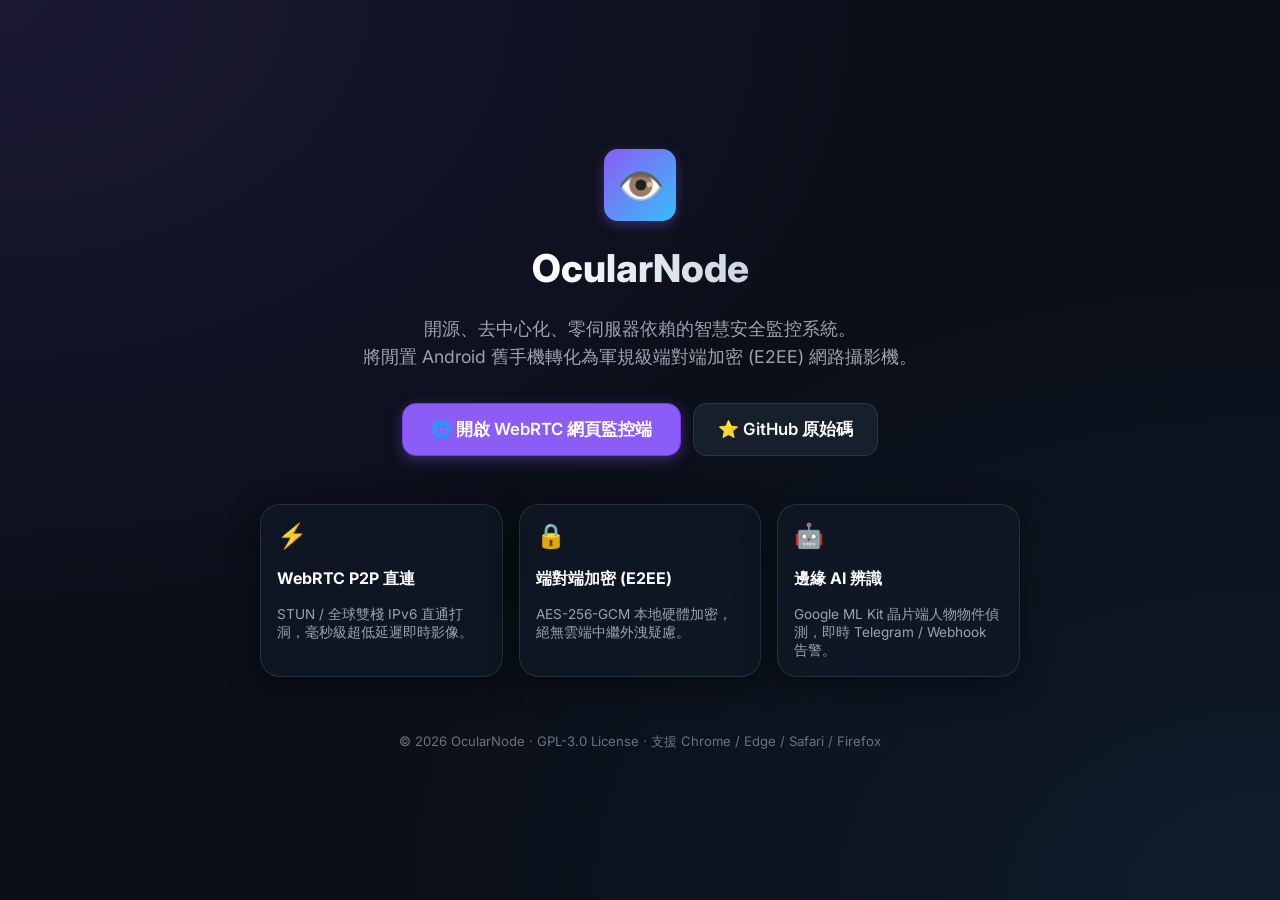
==== docs/index.html @ 1ea9f6ad "feat(web): add zero-server WebRTC web viewer with E2EE and remote controls - Create pure static WebR" ====
<!DOCTYPE html>
<html lang="zh-TW">
<head>
    <meta charset="UTF-8">
    <meta name="viewport" content="width=device-width, initial-scale=1.0">
    <title>OcularNode - 開源去中心化安全監控系統</title>
    <meta name="description" content="OcularNode - 將舊 Android 手機化身為企業級安全監視器，支援去中心化 WebRTC P2P 影音直連與端對端加密 (E2EE)。">
    <meta name="theme-color" content="#0B0F19">

    <link rel="stylesheet" href="viewer/style.css">
    <script>
        // If URL hash is provided at root, forward directly to viewer
        if (window.location.hash) {
            window.location.href = 'viewer/' + window.location.hash;
        }
    </script>
</head>
<body style="align-items: center; justify-content: center;">

    <div style="width: 100%; max-width: 800px; padding: 40px 20px; text-align: center; display: flex; flex-direction: column; align-items: center; gap: 24px;">
        <div class="brand-icon" style="width: 72px; height: 72px; font-size: 38px;">👁️</div>
        
        <h1 style="font-size: 2.4rem; font-weight: 800; background: linear-gradient(to right, #FFFFFF, #CBD5E1); -webkit-background-clip: text; -webkit-text-fill-color: transparent;">
            OcularNode
        </h1>

        <p style="font-size: 1.1rem; color: var(--text-secondary); max-width: 600px; line-height: 1.6;">
            開源、去中心化、零伺服器依賴的智慧安全監控系統。<br>
            將閒置 Android 舊手機轉化為軍規級端對端加密 (E2EE) 網路攝影機。
        </p>

        <div style="display: flex; gap: 12px; flex-wrap: wrap; justify-content: center; margin-top: 8px;">
            <a href="viewer/" class="btn btn-primary" style="padding: 14px 28px; font-size: 1.05rem;">
                <span>🌐 開啟 WebRTC 網頁監控端</span>
            </a>
            <a href="https://github.com/iokkai/OcularNode" target="_blank" rel="noopener" class="btn" style="padding: 14px 24px; font-size: 1.05rem;">
                <span>⭐ GitHub 原始碼</span>
            </a>
        </div>

        <!-- Features Grid -->
        <div style="display: grid; grid-template-columns: repeat(auto-fit, minmax(220px, 1fr)); gap: 16px; width: 100%; margin-top: 24px; text-align: left;">
            <div class="panel-card">
                <div style="font-size: 1.5rem; margin-bottom: 6px;">⚡</div>
                <div style="font-weight: 700; color: var(--text-primary);">WebRTC P2P 直連</div>
                <div style="font-size: 0.85rem; color: var(--text-secondary); margin-top: 4px;">STUN / 全球雙棧 IPv6 直通打洞，毫秒級超低延遲即時影像。</div>
            </div>

            <div class="panel-card">
                <div style="font-size: 1.5rem; margin-bottom: 6px;">🔒</div>
                <div style="font-weight: 700; color: var(--text-primary);">端對端加密 (E2EE)</div>
                <div style="font-size: 0.85rem; color: var(--text-secondary); margin-top: 4px;">AES-256-GCM 本地硬體加密，絕無雲端中繼外洩疑慮。</div>
            </div>

            <div class="panel-card">
                <div style="font-size: 1.5rem; margin-bottom: 6px;">🤖</div>
                <div style="font-weight: 700; color: var(--text-primary);">邊緣 AI 辨識</div>
                <div style="font-size: 0.85rem; color: var(--text-secondary); margin-top: 4px;">Google ML Kit 晶片端人物物件偵測，即時 Telegram / Webhook 告警。</div>
            </div>
        </div>

        <div style="font-size: 0.82rem; color: var(--text-muted); margin-top: 32px;">
            © 2026 OcularNode · GPL-3.0 License · 支援 Chrome / Edge / Safari / Firefox
        </div>
    </div>

</body>
</html>
---- docs/viewer/style.css ----
/* ==========================================================================
   OcularNode Web Viewer - Modern Dark Glassmorphism Design System
   ========================================================================== */

@import url('https://fonts.googleapis.com/css2?family=Inter:wght@300;400;500;600;700&family=JetBrains+Mono:wght@400;500;700&display=swap');

:root {
    --bg-main: #0B0F19;
    --bg-surface: rgba(17, 24, 39, 0.75);
    --bg-surface-solid: #111827;
    --bg-card: rgba(31, 41, 55, 0.65);
    --bg-card-hover: rgba(55, 65, 81, 0.75);
    
    --primary: #8B5CF6;
    --primary-hover: #7C3AED;
    --primary-glow: rgba(139, 92, 246, 0.35);
    --primary-container: rgba(139, 92, 246, 0.15);
    
    --accent-cyan: #38BDF8;
    --accent-green: #10B981;
    --accent-green-glow: rgba(16, 185, 129, 0.4);
    --accent-red: #EF4444;
    --accent-amber: #F59E0B;
    
    --text-primary: #F9FAFB;
    --text-secondary: #9CA3AF;
    --text-muted: #6B7280;
    
    --border: rgba(75, 85, 99, 0.4);
    --border-highlight: rgba(139, 92, 246, 0.4);
    
    --radius-sm: 8px;
    --radius-md: 14px;
    --radius-lg: 20px;
    --radius-full: 9999px;
    
    --blur-glass: blur(16px);
    --shadow-glass: 0 8px 32px 0 rgba(0, 0, 0, 0.45);
}

* {
    margin: 0;
    padding: 0;
    box-sizing: border-box;
    font-family: 'Inter', -apple-system, BlinkMacSystemFont, "Segoe UI", Roboto, sans-serif;
    -webkit-font-smoothing: antialiased;
}

body {
    background-color: var(--bg-main);
    background-image: 
        radial-gradient(at 0% 0%, rgba(139, 92, 246, 0.12) 0px, transparent 50%),
        radial-gradient(at 100% 100%, rgba(56, 189, 248, 0.08) 0px, transparent 50%);
    background-attachment: fixed;
    color: var(--text-primary);
    min-height: 100vh;
    display: flex;
    flex-direction: column;
}

/* ==========================================================================
   Header & Navbar
   ========================================================================== */

header {
    width: 100%;
    padding: 16px 24px;
    background: var(--bg-surface);
    backdrop-filter: var(--blur-glass);
    -webkit-backdrop-filter: var(--blur-glass);
    border-bottom: 1px solid var(--border);
    position: sticky;
    top: 0;
    z-index: 100;
    display: flex;
    justify-content: space-between;
    align-items: center;
    gap: 16px;
}

.brand-container {
    display: flex;
    align-items: center;
    gap: 12px;
    text-decoration: none;
    color: inherit;
}

.brand-icon {
    width: 38px;
    height: 38px;
    background: linear-gradient(135deg, var(--primary), var(--accent-cyan));
    border-radius: var(--radius-md);
    display: flex;
    align-items: center;
    justify-content: center;
    font-size: 20px;
    box-shadow: 0 4px 12px var(--primary-glow);
}

.brand-title {
    font-size: 1.25rem;
    font-weight: 700;
    background: linear-gradient(to right, #FFFFFF, #CBD5E1);
    -webkit-background-clip: text;
    -webkit-text-fill-color: transparent;
    display: flex;
    align-items: center;
    gap: 8px;
}

.header-actions {
    display: flex;
    align-items: center;
    gap: 10px;
}

/* ==========================================================================
   Main Grid Layout
   ========================================================================== */

main {
    flex: 1;
    width: 100%;
    max-width: 1380px;
    margin: 0 auto;
    padding: 20px;
    display: grid;
    grid-template-columns: 1fr;
    gap: 20px;
}

@media (min-width: 960px) {
    main {
        grid-template-columns: 1fr 380px;
    }
}

/* ==========================================================================
   Video Player Section
   ========================================================================== */

.video-section {
    display: flex;
    flex-direction: column;
    gap: 12px;
}

.video-container {
    width: 100%;
    background: #000;
    border-radius: var(--radius-lg);
    border: 1px solid var(--border);
    overflow: hidden;
    position: relative;
    aspect-ratio: 16 / 9;
    box-shadow: var(--shadow-glass);
    display: flex;
    align-items: center;
    justify-content: center;
}

video {
    width: 100%;
    height: 100%;
    object-fit: contain;
    display: block;
    background: #000;
    transition: transform 0.2s ease;
}

.video-overlay-top {
    position: absolute;
    top: 14px;
    left: 14px;
    right: 14px;
    display: flex;
    justify-content: space-between;
    align-items: center;
    pointer-events: none;
    z-index: 10;
}

.video-overlay-top > * {
    pointer-events: auto;
}

.video-overlay-bottom {
    position: absolute;
    bottom: 14px;
    left: 14px;
    right: 14px;
    display: flex;
    justify-content: space-between;
    align-items: center;
    pointer-events: none;
    z-index: 10;
}

.video-overlay-bottom > * {
    pointer-events: auto;
}

.video-placeholder {
    display: flex;
    flex-direction: column;
    align-items: center;
    justify-content: center;
    gap: 16px;
    padding: 32px;
    text-align: center;
    color: var(--text-secondary);
}

.video-placeholder .icon {
    font-size: 56px;
    opacity: 0.7;
}

/* Badges */
.badge {
    display: inline-flex;
    align-items: center;
    gap: 6px;
    padding: 5px 12px;
    border-radius: var(--radius-full);
    font-size: 0.78rem;
    font-weight: 600;
    background: var(--bg-surface);
    backdrop-filter: var(--blur-glass);
    border: 1px solid var(--border);
    color: var(--text-primary);
}

.badge-live {
    background: rgba(16, 185, 129, 0.2);
    border-color: rgba(16, 185, 129, 0.4);
    color: #34D399;
}

.pulse-dot {
    width: 8px;
    height: 8px;
    background-color: var(--accent-green);
    border-radius: 50%;
    box-shadow: 0 0 0 0 var(--accent-green-glow);
    animation: pulse 1.8s infinite;
}

@keyframes pulse {
    0% { transform: scale(0.95); box-shadow: 0 0 0 0 var(--accent-green-glow); }
    70% { transform: scale(1); box-shadow: 0 0 0 8px rgba(16, 185, 129, 0); }
    100% { transform: scale(0.95); box-shadow: 0 0 0 0 rgba(16, 185, 129, 0); }
}

/* Quick Bar below video */
.quick-control-bar {
    display: flex;
    flex-wrap: wrap;
    gap: 8px;
    background: var(--bg-surface);
    backdrop-filter: var(--blur-glass);
    padding: 10px 14px;
    border-radius: var(--radius-md);
    border: 1px solid var(--border);
    align-items: center;
    justify-content: space-between;
}

/* ==========================================================================
   Sidebar & Control Panels
   ========================================================================== */

.sidebar {
    display: flex;
    flex-direction: column;
    gap: 16px;
}

.panel-card {
    background: var(--bg-surface);
    backdrop-filter: var(--blur-glass);
    -webkit-backdrop-filter: var(--blur-glass);
    border-radius: var(--radius-lg);
    padding: 16px;
    border: 1px solid var(--border);
    display: flex;
    flex-direction: column;
    gap: 12px;
    box-shadow: var(--shadow-glass);
}

.panel-header {
    display: flex;
    justify-content: space-between;
    align-items: center;
    padding-bottom: 8px;
    border-bottom: 1px solid var(--border);
}

.panel-header h3 {
    font-size: 0.95rem;
    font-weight: 600;
    color: var(--text-primary);
    display: flex;
    align-items: center;
    gap: 6px;
}

/* Hardware Stats Grid */
.stats-grid {
    display: grid;
    grid-template-columns: 1fr 1fr;
    gap: 8px;
}

.stat-box {
    background: var(--bg-card);
    padding: 10px 12px;
    border-radius: var(--radius-sm);
    border: 1px solid var(--border);
    display: flex;
    flex-direction: column;
    gap: 2px;
}

.stat-label {
    font-size: 0.72rem;
    color: var(--text-muted);
    font-weight: 500;
}

.stat-value {
    font-size: 1.05rem;
    font-weight: 700;
    font-family: 'JetBrains Mono', monospace;
    color: var(--text-primary);
}

/* Controls Grid */
.controls-grid {
    display: grid;
    grid-template-columns: 1fr 1fr;
    gap: 8px;
}

/* Buttons */
.btn {
    display: inline-flex;
    align-items: center;
    justify-content: center;
    gap: 6px;
    padding: 10px 14px;
    border-radius: var(--radius-md);
    font-size: 0.88rem;
    font-weight: 600;
    cursor: pointer;
    border: 1px solid var(--border);
    background: var(--bg-card);
    color: var(--text-primary);
    transition: all 0.2s cubic-bezier(0.4, 0, 0.2, 1);
    text-decoration: none;
    user-select: none;
}

.btn:hover {
    background: var(--bg-card-hover);
    border-color: var(--text-muted);
    transform: translateY(-1px);
}

.btn:active {
    transform: translateY(0);
}

.btn-primary {
    background: var(--primary);
    border-color: var(--primary-hover);
    color: #FFFFFF;
    box-shadow: 0 4px 14px var(--primary-glow);
}

.btn-primary:hover {
    background: var(--primary-hover);
    box-shadow: 0 6px 20px var(--primary-glow);
}

.btn-danger {
    background: rgba(239, 68, 68, 0.2);
    border-color: rgba(239, 68, 68, 0.4);
    color: #F87171;
}

.btn-danger:hover {
    background: var(--accent-red);
    color: #FFF;
}

.btn-icon-only {
    padding: 8px;
    border-radius: var(--radius-full);
    width: 36px;
    height: 36px;
}

/* Push to Talk Button */
.btn-ptt {
    width: 100%;
    padding: 14px;
    background: linear-gradient(135deg, rgba(139, 92, 246, 0.2), rgba(56, 189, 248, 0.2));
    border: 1px dashed var(--primary);
    color: var(--text-primary);
    border-radius: var(--radius-md);
    font-size: 0.95rem;
    font-weight: 600;
    display: flex;
    align-items: center;
    justify-content: center;
    gap: 8px;
    cursor: pointer;
    transition: all 0.2s;
}

.btn-ptt:hover {
    background: linear-gradient(135deg, rgba(139, 92, 246, 0.35), rgba(56, 189, 248, 0.35));
}

.btn-ptt.active {
    background: var(--accent-red);
    border-color: var(--accent-red);
    color: #FFF;
    animation: ptt-glow 1s infinite alternate;
}

@keyframes ptt-glow {
    from { box-shadow: 0 0 10px rgba(239, 68, 68, 0.5); }
    to { box-shadow: 0 0 24px rgba(239, 68, 68, 0.8); }
}

/* Sliders */
.slider-group {
    display: flex;
    flex-direction: column;
    gap: 6px;
}

.slider-header {
    display: flex;
    justify-content: space-between;
    font-size: 0.8rem;
    color: var(--text-secondary);
}

input[type=range] {
    width: 100%;
    height: 6px;
    background: var(--bg-card);
    border-radius: var(--radius-full);
    outline: none;
    -webkit-appearance: none;
}

input[type=range]::-webkit-slider-thumb {
    -webkit-appearance: none;
    width: 16px;
    height: 16px;
    background: var(--primary);
    border-radius: 50%;
    cursor: pointer;
    box-shadow: 0 0 8px var(--primary-glow);
}

/* ==========================================================================
   Modals & Dialogs
   ========================================================================== */

.modal-backdrop {
    position: fixed;
    inset: 0;
    background: rgba(0, 0, 0, 0.75);
    backdrop-filter: blur(8px);
    display: none;
    align-items: center;
    justify-content: center;
    z-index: 1000;
    padding: 16px;
}

.modal-backdrop.active {
    display: flex;
}

.modal-box {
    background: var(--bg-surface-solid);
    border: 1px solid var(--border);
    border-radius: var(--radius-lg);
    width: 100%;
    max-width: 520px;
    padding: 24px;
    display: flex;
    flex-direction: column;
    gap: 16px;
    box-shadow: 0 25px 50px -12px rgba(0, 0, 0, 0.75);
}

.modal-title {
    font-size: 1.2rem;
    font-weight: 700;
    display: flex;
    align-items: center;
    justify-content: space-between;
}

.form-group {
    display: flex;
    flex-direction: column;
    gap: 6px;
}

.form-group label {
    font-size: 0.82rem;
    font-weight: 500;
    color: var(--text-secondary);
}

.form-input {
    background: var(--bg-card);
    border: 1px solid var(--border);
    padding: 10px 14px;
    border-radius: var(--radius-sm);
    color: var(--text-primary);
    font-size: 0.9rem;
    outline: none;
    transition: border-color 0.2s;
}

.form-input:focus {
    border-color: var(--primary);
}

/* ==========================================================================
   Audio Visualizer Canvas
   ========================================================================== */

#audioVisualizer {
    width: 100%;
    height: 48px;
    background: var(--bg-card);
    border-radius: var(--radius-sm);
    border: 1px solid var(--border);
    display: block;
}

/* ==========================================================================
   Footer
   ========================================================================== */

footer {
    width: 100%;
    padding: 16px;
    text-align: center;
    font-size: 0.8rem;
    color: var(--text-muted);
    border-top: 1px solid var(--border);
    background: var(--bg-surface);
}

footer a {
    color: var(--text-secondary);
    text-decoration: none;
}

footer a:hover {
    color: var(--primary);
}
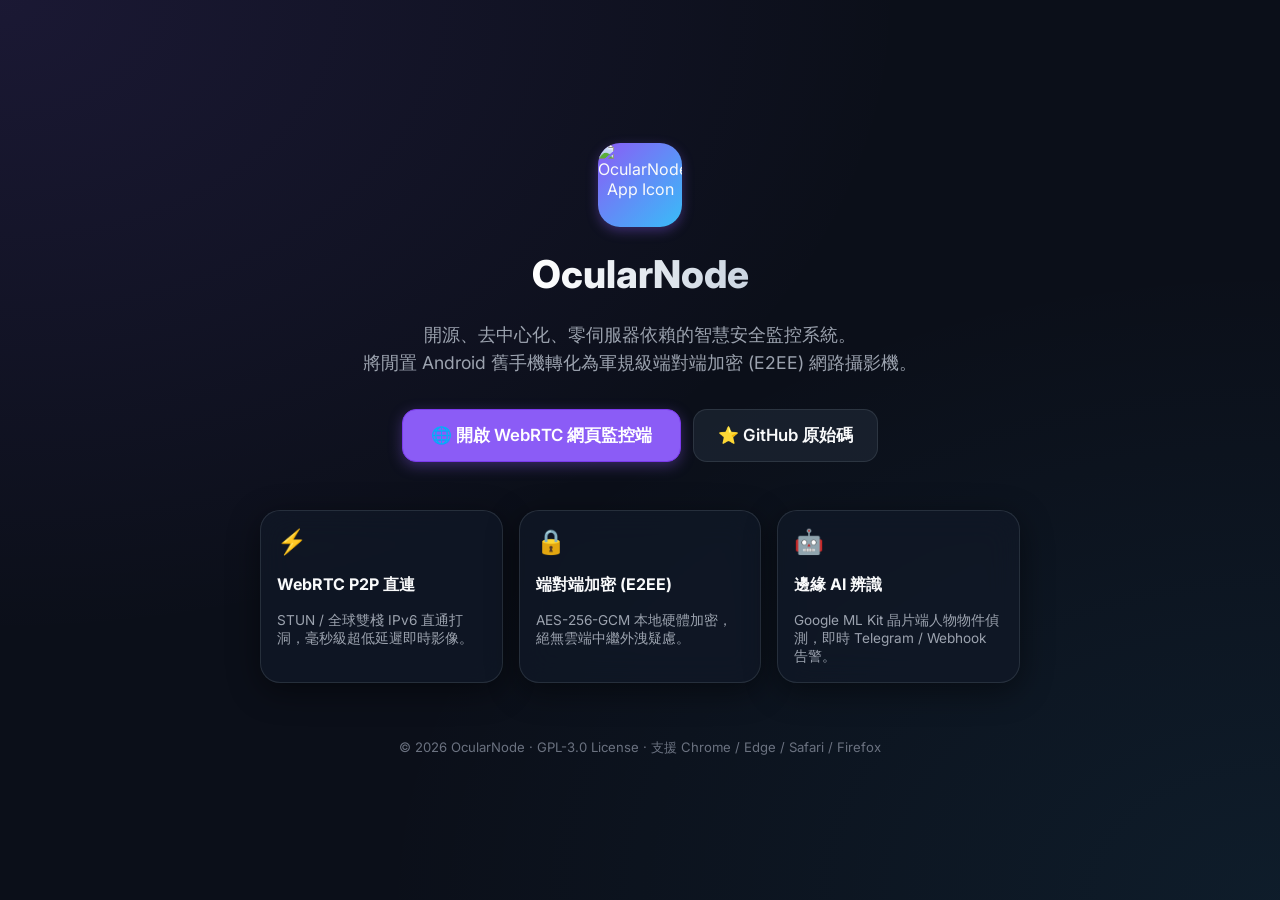
==== commit 07c85945: "style(branding): replace eye emoji with official app icon across web and README - Copy official laun" ====
--- a/docs/index.html
+++ b/docs/index.html
@@ -7,6 +7,7 @@
     <meta name="description" content="OcularNode - 將舊 Android 手機化身為企業級安全監視器，支援去中心化 WebRTC P2P 影音直連與端對端加密 (E2EE)。">
     <meta name="theme-color" content="#0B0F19">
 
+    <link rel="icon" type="image/webp" href="assets/icon.webp">
     <link rel="stylesheet" href="viewer/style.css">
     <script>
         // If URL hash is provided at root, forward directly to viewer
@@ -18,7 +19,9 @@
 <body style="align-items: center; justify-content: center;">
 
     <div style="width: 100%; max-width: 800px; padding: 40px 20px; text-align: center; display: flex; flex-direction: column; align-items: center; gap: 24px;">
-        <div class="brand-icon" style="width: 72px; height: 72px; font-size: 38px;">👁️</div>
+        <div class="brand-icon" style="width: 84px; height: 84px; border-radius: 22px;">
+            <img src="assets/icon.webp" alt="OcularNode App Icon" style="width: 100%; height: 100%; object-fit: cover;">
+        </div>
         
         <h1 style="font-size: 2.4rem; font-weight: 800; background: linear-gradient(to right, #FFFFFF, #CBD5E1); -webkit-background-clip: text; -webkit-text-fill-color: transparent;">
             OcularNode
--- a/docs/viewer/style.css
+++ b/docs/viewer/style.css
@@ -94,8 +94,15 @@
     display: flex;
     align-items: center;
     justify-content: center;
-    font-size: 20px;
+    overflow: hidden;
     box-shadow: 0 4px 12px var(--primary-glow);
+}
+
+.brand-icon img {
+    width: 100%;
+    height: 100%;
+    object-fit: cover;
+    display: block;
 }
 
 .brand-title {
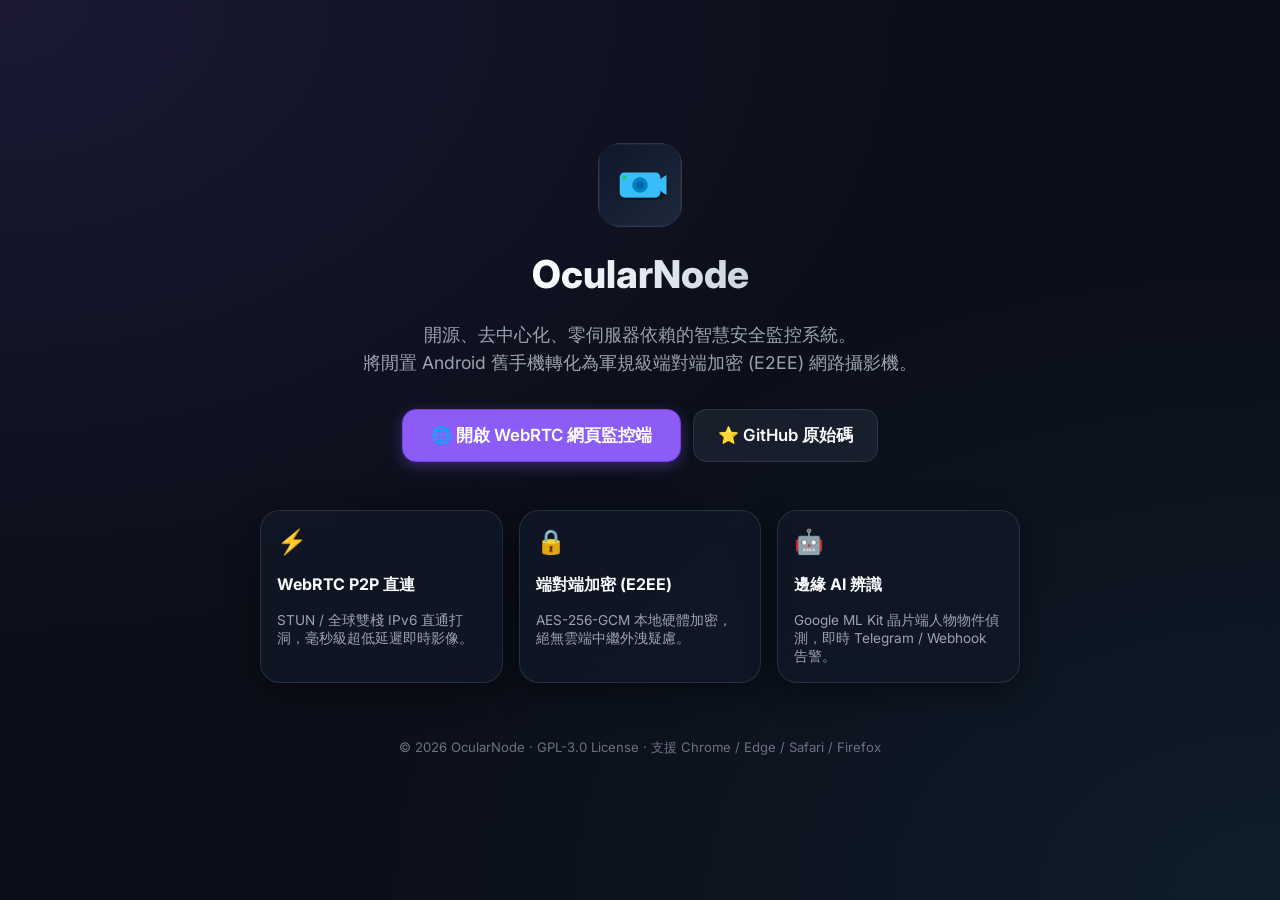
==== commit e2df49d1: "fix(assets): unify app icon to docs/assets/icon.svg and remove root assets/ directory - Migrate app " ====
--- a/docs/index.html
+++ b/docs/index.html
@@ -7,7 +7,7 @@
     <meta name="description" content="OcularNode - 將舊 Android 手機化身為企業級安全監視器，支援去中心化 WebRTC P2P 影音直連與端對端加密 (E2EE)。">
     <meta name="theme-color" content="#0B0F19">
 
-    <link rel="icon" type="image/webp" href="assets/icon.webp">
+    <link rel="icon" type="image/svg+xml" href="assets/icon.svg">
     <link rel="stylesheet" href="viewer/style.css">
     <script>
         // If URL hash is provided at root, forward directly to viewer
@@ -19,8 +19,8 @@
 <body style="align-items: center; justify-content: center;">
 
     <div style="width: 100%; max-width: 800px; padding: 40px 20px; text-align: center; display: flex; flex-direction: column; align-items: center; gap: 24px;">
-        <div class="brand-icon" style="width: 84px; height: 84px; border-radius: 22px;">
-            <img src="assets/icon.webp" alt="OcularNode App Icon" style="width: 100%; height: 100%; object-fit: cover;">
+        <div class="brand-icon" style="width: 84px; height: 84px; border-radius: 22px; background: none; box-shadow: none;">
+            <img src="assets/icon.svg" alt="OcularNode App Icon" style="width: 100%; height: 100%; object-fit: contain;">
         </div>
         
         <h1 style="font-size: 2.4rem; font-weight: 800; background: linear-gradient(to right, #FFFFFF, #CBD5E1); -webkit-background-clip: text; -webkit-text-fill-color: transparent;">
